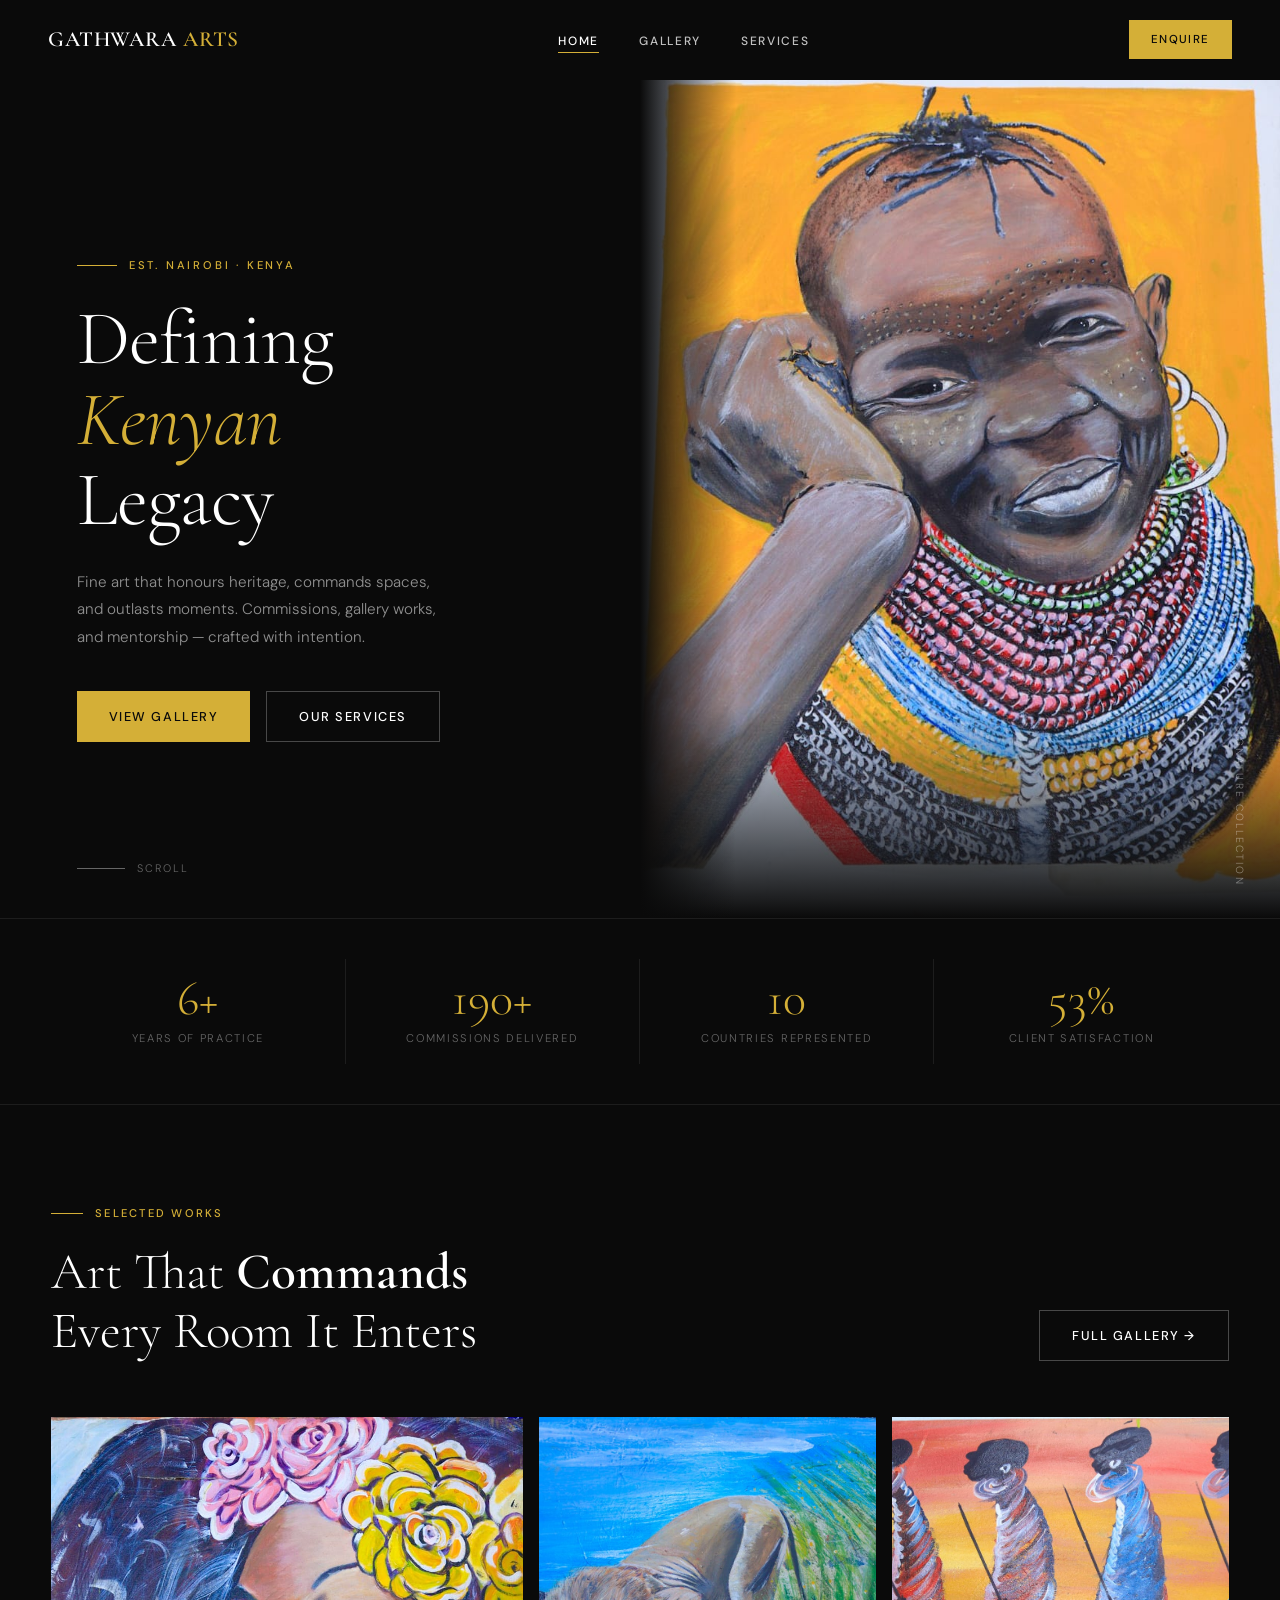
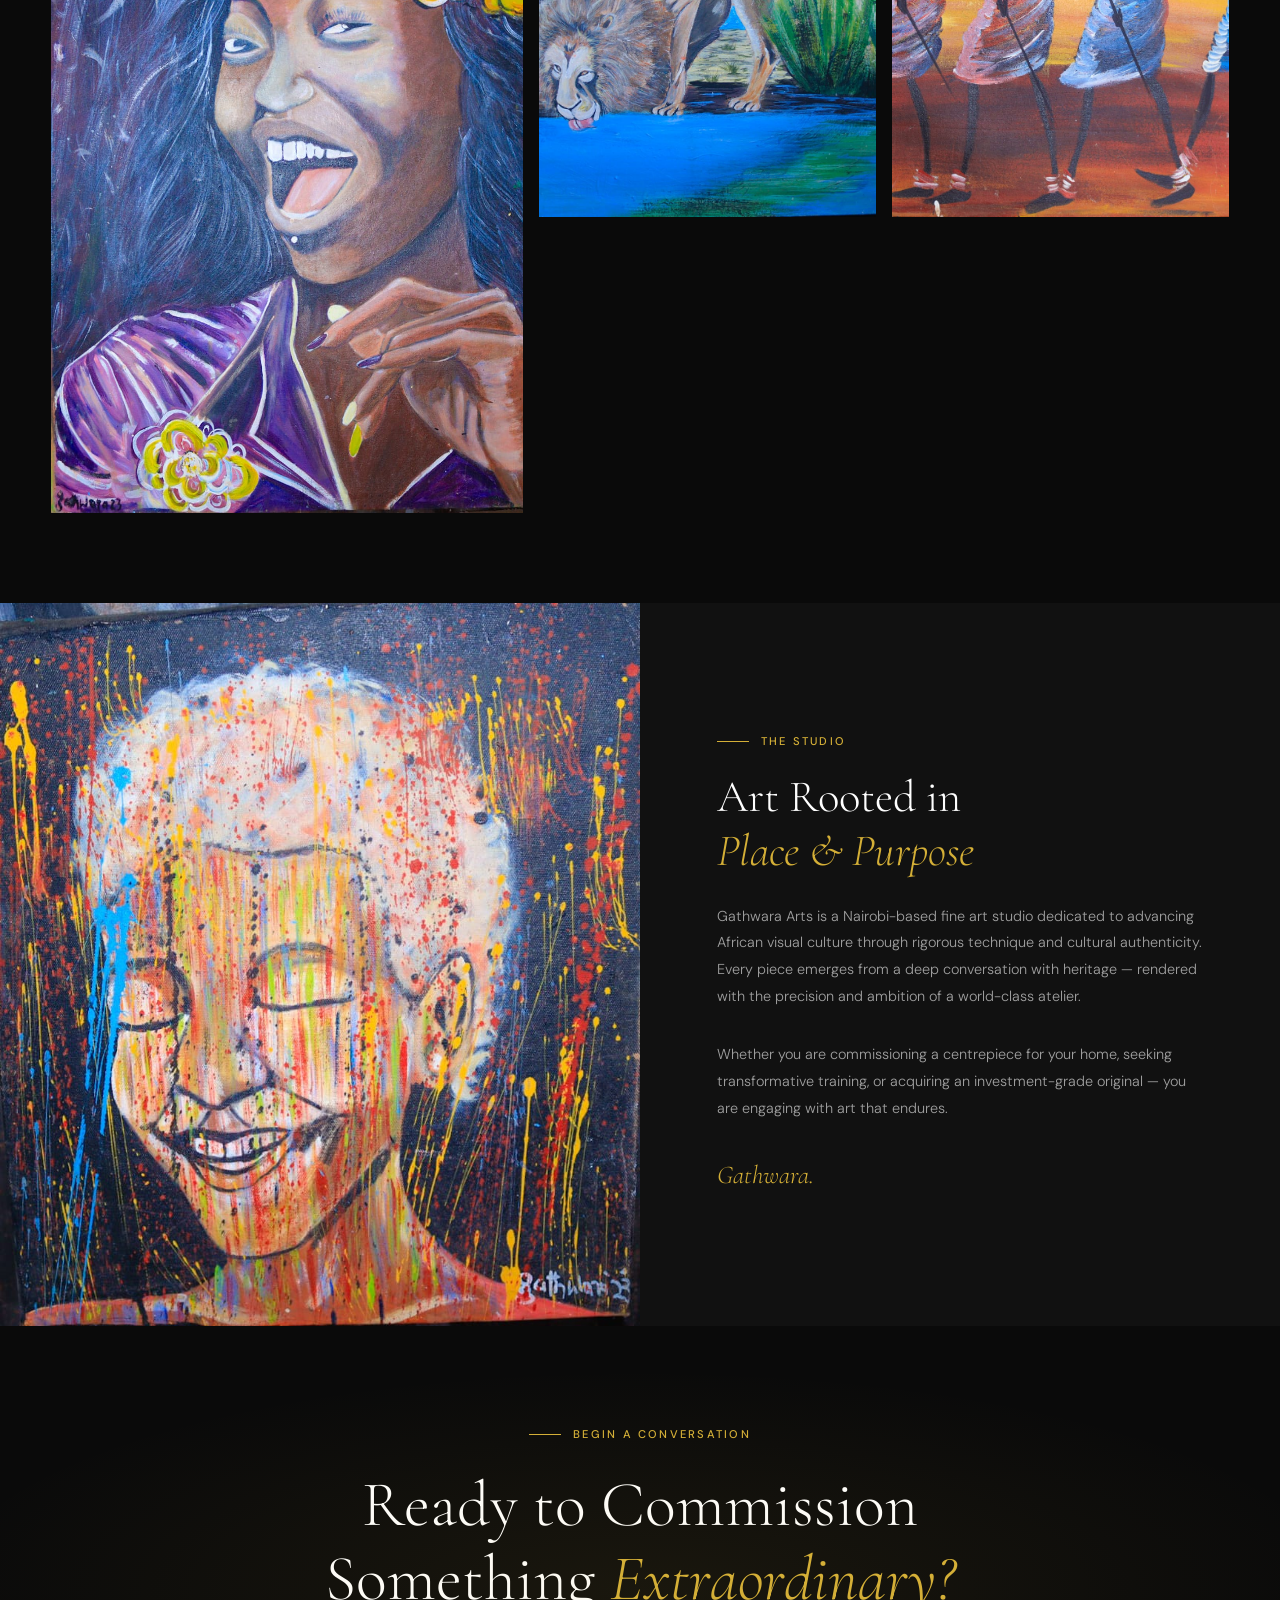
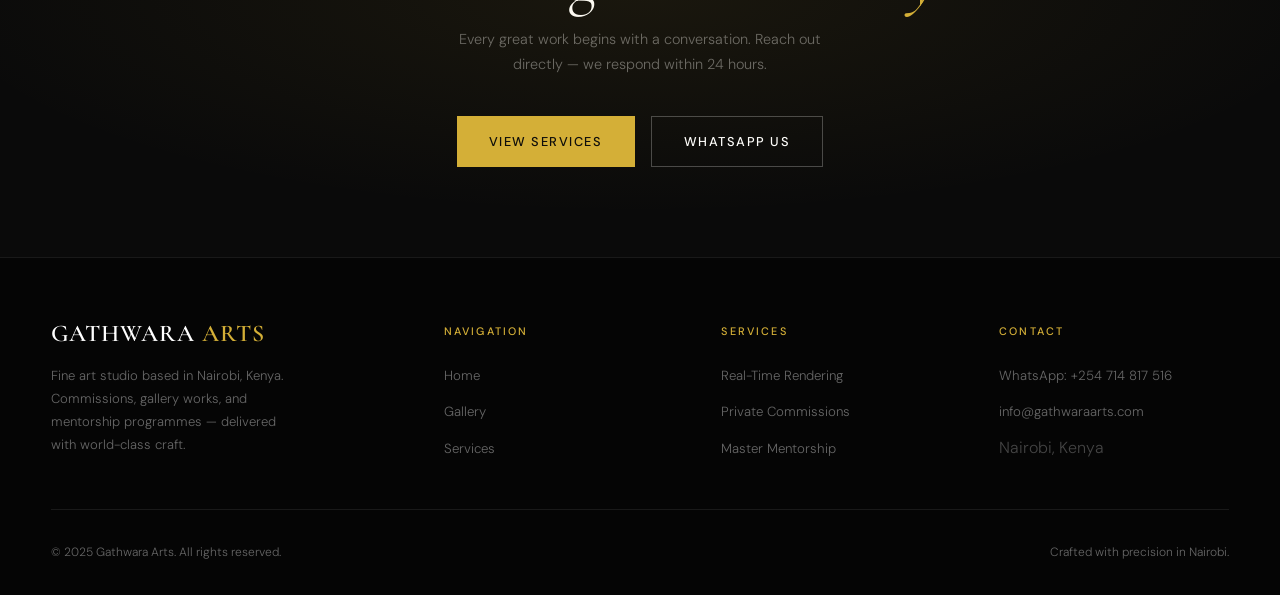
==== index.html @ 2a24133d "Add files via upload" ====
<!DOCTYPE html>
<html lang="en">
<head>
  <meta charset="UTF-8" />
  <meta name="viewport" content="width=device-width, initial-scale=1.0" />
  <title>Gathwara Arts — Defining Kenyan Legacy</title>
  <meta name="description" content="Gathwara Arts — Nairobi's premier fine art studio. Private commissions, real-time rendering, and master-level mentorship." />
  <link rel="stylesheet" href="style.css" />
  <link rel="icon" href="images/smiling%20lady.jpg" type="image/jpeg" />
</head>
<body>

  <!-- ── NAV ──────────────────────────────────────────── -->
  <nav class="nav" role="navigation" aria-label="Main navigation">
    <div class="nav__inner">
      <a href="index.html" class="nav__logo">
        GATHWARA <span>ARTS</span>
      </a>
      <ul class="nav__links" role="list">
        <li><a href="index.html"    class="nav__link">Home</a></li>
        <li><a href="gallery.html"  class="nav__link">Gallery</a></li>
        <li><a href="services.html" class="nav__link">Services</a></li>
      </ul>
      <a href="#"
         class="btn btn-primary nav__cta"
         data-wa="Hello, I'd like to make an enquiry about Gathwara Arts.">
        Enquire
      </a>
      <button class="nav__toggle" aria-label="Open menu" aria-expanded="false">
        <span></span><span></span><span></span>
      </button>
    </div>
  </nav>

  <!-- Mobile nav -->
  <div class="nav__mobile" role="dialog" aria-label="Mobile navigation">
    <ul role="list">
      <li><a href="index.html"    class="nav__link">Home</a></li>
      <li><a href="gallery.html"  class="nav__link">Gallery</a></li>
      <li><a href="services.html" class="nav__link">Services</a></li>
      <li>
        <a href="#"
           class="btn btn-primary"
           data-wa="Hello, I'd like to make an enquiry about Gathwara Arts."
           style="margin-top:1rem">
          Enquire Now
        </a>
      </li>
    </ul>
  </div>

  <!-- ── HERO ─────────────────────────────────────────── -->
  <section class="hero" aria-label="Hero">
    <div class="hero__left">
      <p class="hero__eyebrow">Est. Nairobi · Kenya</p>

      <h1 class="hero__title">
        Defining<br>
        <em>Kenyan</em><br>
        Legacy
      </h1>

      <p class="hero__sub">
        Fine art that honours heritage, commands spaces, and outlasts moments.
        Commissions, gallery works, and mentorship — crafted with intention.
      </p>

      <div class="hero__actions">
        <a href="gallery.html" class="btn btn-primary">View Gallery</a>
        <a href="services.html" class="btn btn-outline">Our Services</a>
      </div>

      <div class="hero__scroll" aria-hidden="true">
        <span class="hero__scroll-line"></span>
        Scroll
      </div>
    </div>

    <div class="hero__right">
      <img src="images/smiling%20maasai%20lady.jpg" alt="Gathwara Arts — Featured Work" />
      <div class="hero__right-overlay"></div>
      <span class="hero__right-label">Signature Collection</span>
    </div>
  </section>

  <!-- ── STATS ─────────────────────────────────────────── -->
  <section class="stats" aria-label="Studio at a glance">
    <div class="container">
      <div class="stats__grid">
        <div class="stats__item fade-in">
          <div class="stats__num" data-count="12" data-suffix="+">0+</div>
          <div class="stats__label">Years of Practice</div>
        </div>
        <div class="stats__item fade-in">
          <div class="stats__num" data-count="340" data-suffix="+">0+</div>
          <div class="stats__label">Commissions Delivered</div>
        </div>
        <div class="stats__item fade-in">
          <div class="stats__num" data-count="18" data-suffix="">0</div>
          <div class="stats__label">Countries Represented</div>
        </div>
        <div class="stats__item fade-in">
          <div class="stats__num" data-count="97" data-suffix="%">0%</div>
          <div class="stats__label">Client Satisfaction</div>
        </div>
      </div>
    </div>
  </section>

  <!-- ── FEATURED WORK ─────────────────────────────────── -->
  <section class="featured" aria-label="Featured works">
    <div class="container">
      <header class="featured__header">
        <div>
          <p class="section-label">Selected Works</p>
          <h2 class="featured__title">
            Art That <strong>Commands</strong><br>Every Room It Enters
          </h2>
        </div>
        <a href="gallery.html" class="btn btn-outline">Full Gallery &rarr;</a>
      </header>

      <div class="featured__grid">
        <article class="featured__item fade-in">
          <img src="images/smiling%20lady.jpg" alt="Featured work 2" />
          <div class="featured__overlay">
            <div class="featured__caption">
              <small>Portrait Series</small>
              Dignity in Form
            </div>
          </div>
        </article>
        <article class="featured__item fade-in">
          <img src="images/lion%20&%20river.jpg" alt="Featured work 3" />
          <div class="featured__overlay">
            <div class="featured__caption">
              <small>Landscape</small>
              Rift Valley Dawn
            </div>
          </div>
        </article>
        <article class="featured__item fade-in">
          <img src="images/4%20maasais%20abstract.jpg" alt="Featured work 4" />
          <div class="featured__overlay">
            <div class="featured__caption">
              <small>Abstract</small>
              Colour Study IV
            </div>
          </div>
        </article>
        <article class="featured__item fade-in">
          <img src="images/rhino.jpg" alt="Featured work 5" />
          <div class="featured__overlay">
            <div class="featured__caption">
              <small>Commission</small>
              Private Collection
            </div>
          </div>
        </article>
        <article class="featured__item fade-in">
          <img src="images/hometown.jpg" alt="Featured work 6" />
          <div class="featured__overlay">
            <div class="featured__caption">
              <small>Portrait</small>
              Nairobi Voices
            </div>
          </div>
        </article>
      </div>
    </div>
  </section>

  <!-- ── ABOUT STRIP ───────────────────────────────────── -->
  <section class="about-strip" aria-label="About the studio">
    <div class="about-strip__img fade-in">
      <img src="images/young%20lady.jpg" alt="The artist at work" />
    </div>
    <div class="about-strip__content fade-in">
      <p class="section-label">The Studio</p>
      <h2 class="about-strip__title">
        Art Rooted in<br><em>Place &amp; Purpose</em>
      </h2>
      <p class="about-strip__text">
        Gathwara Arts is a Nairobi-based fine art studio dedicated to advancing
        African visual culture through rigorous technique and cultural authenticity.
        Every piece emerges from a deep conversation with heritage — rendered with
        the precision and ambition of a world-class atelier.
      </p>
      <p class="about-strip__text">
        Whether you are commissioning a centrepiece for your home, seeking
        transformative training, or acquiring an investment-grade original — you
        are engaging with art that endures.
      </p>
      <p class="about-strip__sig">Gathwara.</p>
    </div>
  </section>

  <!-- ── CTA BANNER ───────────────────────────────────── -->
  <section class="cta-banner" aria-label="Commission inquiry">
    <div class="container">
      <p class="section-label cta-banner__label">Begin a Conversation</p>
      <h2 class="cta-banner__title">
        Ready to Commission<br>Something <em>Extraordinary?</em>
      </h2>
      <p class="cta-banner__sub">
        Every great work begins with a conversation. Reach out directly — we respond within 24 hours.
      </p>
      <div class="cta-banner__actions">
        <a href="services.html" class="btn btn-primary">View Services</a>
        <a href="#"
           class="btn btn-outline"
           data-wa="Hello, I'd like to enquire about commissioning a piece from Gathwara Arts. Please share details on your current availability.">
          WhatsApp Us
        </a>
      </div>
    </div>
  </section>

  <!-- ── FOOTER ────────────────────────────────────────── -->
  <footer class="footer" role="contentinfo">
    <div class="container">
      <div class="footer__grid">
        <div class="footer__brand">
          <a href="index.html" class="nav__logo">GATHWARA <span>ARTS</span></a>
          <p style="margin-top:1rem">
            Fine art studio based in Nairobi, Kenya. Commissions, gallery works,
            and mentorship programmes — delivered with world-class craft.
          </p>
        </div>
        <div>
          <p class="footer__heading">Navigation</p>
          <ul class="footer__links">
            <li><a href="index.html">Home</a></li>
            <li><a href="gallery.html">Gallery</a></li>
            <li><a href="services.html">Services</a></li>
          </ul>
        </div>
        <div>
          <p class="footer__heading">Services</p>
          <ul class="footer__links">
            <li><a href="services.html">Real-Time Rendering</a></li>
            <li><a href="services.html">Private Commissions</a></li>
            <li><a href="services.html">Master Mentorship</a></li>
          </ul>
        </div>
        <div>
          <p class="footer__heading">Contact</p>
          <ul class="footer__links">
            <li>
              <a href="#"
                 data-wa="Hello, I'd like to connect with Gathwara Arts.">
                WhatsApp: +254 714 817 516
              </a>
            </li>
            <li><a href="mailto:info@gathwaraarts.com">info@gathwaraarts.com</a></li>
            <li><span style="color:#444">Nairobi, Kenya</span></li>
          </ul>
        </div>
      </div>
      <div class="footer__bottom">
        <span>&copy; 2025 Gathwara Arts. All rights reserved.</span>
        <span>Crafted with precision in Nairobi.</span>
      </div>
    </div>
  </footer>

  <script src="script.js"></script>
</body>
</html>
---- style.css ----
/* ============================================================
   GATHWARA ARTS — Commercial Luxury Stylesheet
   Typography: Cormorant Garamond (display) + DM Sans (body)
   Palette: #0A0A0A · #FFFFFF · #D4AF37 (gold) · #1A1A1A
   ============================================================ */

@import url('https://fonts.googleapis.com/css2?family=Cormorant+Garamond:ital,wght@0,300;0,400;0,600;0,700;1,300;1,400&family=DM+Sans:wght@300;400;500;600&display=swap');

/* ── Reset & Base ─────────────────────────────────────────── */
*, *::before, *::after { box-sizing: border-box; margin: 0; padding: 0; }

:root {
  --black:      #0A0A0A;
  --white:      #FFFFFF;
  --gold:       #D4AF37;
  --gold-dim:   #A8892A;
  --gold-light: rgba(212, 175, 55, 0.12);
  --surface:    #111111;
  --muted:      #666666;
  --border:     rgba(255,255,255,0.08);
  --nav-h:      80px;
  --nav-h-sm:   64px;
  --ff-display: 'Cormorant Garamond', Georgia, serif;
  --ff-body:    'DM Sans', system-ui, sans-serif;
  --ease-out:   cubic-bezier(0.16, 1, 0.3, 1);
  --ease-in-out: cubic-bezier(0.4, 0, 0.2, 1);
  --transition: 0.35s var(--ease-out);
}

html { font-size: 16px; scroll-behavior: smooth; }

body {
  background: var(--black);
  color: var(--white);
  font-family: var(--ff-body);
  font-weight: 300;
  line-height: 1.7;
  -webkit-font-smoothing: antialiased;
  overflow-x: hidden;
}

img { display: block; width: 100%; height: 100%; object-fit: cover; }
a { color: inherit; text-decoration: none; }
ul { list-style: none; }

/* ── Utility ──────────────────────────────────────────────── */
.container { width: min(1280px, 92vw); margin-inline: auto; }
.gold      { color: var(--gold); }
.sr-only   { position: absolute; width: 1px; height: 1px; overflow: hidden; clip: rect(0,0,0,0); }

.btn {
  display: inline-flex;
  align-items: center;
  gap: 0.5rem;
  padding: 0.85rem 2rem;
  font-family: var(--ff-body);
  font-size: 0.8rem;
  font-weight: 500;
  letter-spacing: 0.12em;
  text-transform: uppercase;
  cursor: pointer;
  border: none;
  transition: var(--transition);
}

.btn-primary {
  background: var(--gold);
  color: var(--black);
}
.btn-primary:hover {
  background: var(--white);
  transform: translateY(-2px);
  box-shadow: 0 12px 40px rgba(212,175,55,0.3);
}

.btn-outline {
  background: transparent;
  color: var(--white);
  border: 1px solid rgba(255,255,255,0.25);
}
.btn-outline:hover {
  border-color: var(--gold);
  color: var(--gold);
  transform: translateY(-2px);
}

.btn-whatsapp {
  background: var(--gold);
  color: var(--black);
  width: 100%;
  justify-content: center;
  font-size: 0.75rem;
  letter-spacing: 0.15em;
}
.btn-whatsapp:hover {
  background: var(--white);
  box-shadow: 0 8px 30px rgba(212,175,55,0.35);
}

.section-label {
  display: inline-flex;
  align-items: center;
  gap: 0.75rem;
  font-size: 0.7rem;
  font-weight: 500;
  letter-spacing: 0.2em;
  text-transform: uppercase;
  color: var(--gold);
  margin-bottom: 1.25rem;
}
.section-label::before {
  content: '';
  display: block;
  width: 2rem;
  height: 1px;
  background: var(--gold);
}

/* ── Navigation ───────────────────────────────────────────── */
.nav {
  position: fixed;
  top: 0; left: 0; right: 0;
  z-index: 1000;
  height: var(--nav-h);
  display: flex;
  align-items: center;
  transition: height 0.4s var(--ease-out), background 0.4s, border-color 0.4s;
  border-bottom: 1px solid transparent;
}

.nav.scrolled {
  height: var(--nav-h-sm);
  background: rgba(10, 10, 10, 0.75);
  backdrop-filter: blur(20px) saturate(180%);
  -webkit-backdrop-filter: blur(20px) saturate(180%);
  border-bottom-color: var(--border);
}

.nav__inner {
  width: 100%;
  display: flex;
  align-items: center;
  justify-content: space-between;
  padding-inline: clamp(1.5rem, 5vw, 3rem);
}

.nav__logo {
  font-family: var(--ff-display);
  font-size: 1.35rem;
  font-weight: 600;
  letter-spacing: 0.04em;
  line-height: 1;
}
.nav__logo span { color: var(--gold); }

.nav__links {
  display: flex;
  align-items: center;
  gap: 2.5rem;
}

.nav__link {
  font-size: 0.75rem;
  font-weight: 500;
  letter-spacing: 0.14em;
  text-transform: uppercase;
  color: rgba(255,255,255,0.75);
  transition: color 0.25s;
  position: relative;
}
.nav__link::after {
  content: '';
  position: absolute;
  bottom: -4px; left: 0;
  width: 0; height: 1px;
  background: var(--gold);
  transition: width 0.35s var(--ease-out);
}
.nav__link:hover,
.nav__link.active { color: var(--white); }
.nav__link:hover::after,
.nav__link.active::after { width: 100%; }

.nav__cta {
  padding: 0.6rem 1.4rem;
  font-size: 0.72rem;
}

/* Hamburger */
.nav__toggle {
  display: none;
  flex-direction: column;
  gap: 5px;
  background: none;
  border: none;
  cursor: pointer;
  padding: 0.25rem;
}
.nav__toggle span {
  display: block;
  width: 24px;
  height: 1.5px;
  background: var(--white);
  transition: var(--transition);
}

.nav__mobile {
  display: none;
  position: fixed;
  inset: 0;
  top: var(--nav-h-sm);
  background: rgba(10, 10, 10, 0.97);
  backdrop-filter: blur(30px);
  flex-direction: column;
  align-items: center;
  justify-content: center;
  gap: 2.5rem;
  z-index: 999;
  opacity: 0;
  pointer-events: none;
  transition: opacity 0.4s;
}
.nav__mobile.open {
  opacity: 1;
  pointer-events: auto;
}
.nav__mobile .nav__link {
  font-size: 1rem;
  letter-spacing: 0.2em;
}

/* ── Hero (Index) ─────────────────────────────────────────── */
.hero {
  min-height: 100svh;
  display: grid;
  grid-template-columns: 1fr 1fr;
  padding-top: var(--nav-h);
}

.hero__left {
  display: flex;
  flex-direction: column;
  justify-content: center;
  padding: clamp(3rem, 8vw, 6rem) clamp(2rem, 6vw, 5rem);
  position: relative;
}

.hero__eyebrow {
  font-size: 0.7rem;
  font-weight: 500;
  letter-spacing: 0.25em;
  text-transform: uppercase;
  color: var(--gold);
  margin-bottom: 1.5rem;
  display: flex;
  align-items: center;
  gap: 0.75rem;
}
.hero__eyebrow::before {
  content: '';
  width: 2.5rem;
  height: 1px;
  background: var(--gold);
}

.hero__title {
  font-family: var(--ff-display);
  font-size: clamp(3.2rem, 6vw, 5.5rem);
  font-weight: 300;
  line-height: 1.05;
  letter-spacing: -0.01em;
  margin-bottom: 1.75rem;
}
.hero__title em {
  font-style: italic;
  color: var(--gold);
}

.hero__sub {
  font-size: 0.95rem;
  color: rgba(255,255,255,0.55);
  max-width: 38ch;
  line-height: 1.8;
  margin-bottom: 2.5rem;
}

.hero__actions {
  display: flex;
  gap: 1rem;
  flex-wrap: wrap;
}

.hero__scroll {
  position: absolute;
  bottom: 2.5rem;
  left: clamp(2rem, 6vw, 5rem);
  display: flex;
  align-items: center;
  gap: 0.75rem;
  font-size: 0.68rem;
  letter-spacing: 0.18em;
  text-transform: uppercase;
  color: var(--muted);
}
.hero__scroll-line {
  width: 3rem;
  height: 1px;
  background: var(--muted);
  position: relative;
  overflow: hidden;
}
.hero__scroll-line::after {
  content: '';
  position: absolute;
  inset: 0;
  background: var(--gold);
  transform: translateX(-100%);
  animation: scrollLine 2s ease-in-out infinite;
}
@keyframes scrollLine {
  0%   { transform: translateX(-100%); }
  50%  { transform: translateX(0); }
  100% { transform: translateX(100%); }
}

.hero__right {
  position: relative;
  overflow: hidden;
}
.hero__right img {
  object-position: center top;
  transition: transform 8s ease;
}
.hero__right:hover img { transform: scale(1.04); }

.hero__right-overlay {
  position: absolute;
  inset: 0;
  background: linear-gradient(to right, var(--black) 0%, transparent 15%),
              linear-gradient(to top, var(--black) 0%, transparent 25%);
}

.hero__right-label {
  position: absolute;
  bottom: 2rem;
  right: 2rem;
  font-size: 0.65rem;
  letter-spacing: 0.2em;
  text-transform: uppercase;
  color: rgba(255,255,255,0.4);
  writing-mode: vertical-lr;
}

/* ── Stats Strip ──────────────────────────────────────────── */
.stats {
  border-top: 1px solid var(--border);
  border-bottom: 1px solid var(--border);
  padding: 2.5rem 0;
}
.stats__grid {
  display: grid;
  grid-template-columns: repeat(4, 1fr);
  divide-x: 1px solid var(--border);
}
.stats__item {
  padding: 1rem 2rem;
  border-right: 1px solid var(--border);
  text-align: center;
}
.stats__item:last-child { border-right: none; }
.stats__num {
  font-family: var(--ff-display);
  font-size: clamp(2.2rem, 4vw, 3rem);
  font-weight: 300;
  color: var(--gold);
  line-height: 1;
}
.stats__label {
  font-size: 0.7rem;
  letter-spacing: 0.15em;
  text-transform: uppercase;
  color: var(--muted);
  margin-top: 0.4rem;
}

/* ── Featured Work ────────────────────────────────────────── */
.featured {
  padding: clamp(5rem, 10vh, 8rem) 0;
}
.featured__header {
  display: flex;
  align-items: flex-end;
  justify-content: space-between;
  margin-bottom: 3.5rem;
}
.featured__title {
  font-family: var(--ff-display);
  font-size: clamp(2rem, 4vw, 3.2rem);
  font-weight: 300;
  line-height: 1.15;
}
.featured__title strong { font-weight: 600; }

.featured__grid {
  display: grid;
  grid-template-columns: 1.4fr 1fr 1fr;
  grid-template-rows: 400px 280px;
  gap: 1rem;
}

.featured__item {
  position: relative;
  overflow: hidden;
  cursor: pointer;
}
.featured__item:first-child {
  grid-row: 1 / 3;
}
.featured__item img {
  transition: transform 0.7s var(--ease-out);
}
.featured__item:hover img { transform: scale(1.06); }

.featured__overlay {
  position: absolute;
  inset: 0;
  background: linear-gradient(to top, rgba(0,0,0,0.85) 0%, transparent 50%);
  opacity: 0;
  transition: opacity 0.4s;
  display: flex;
  align-items: flex-end;
  padding: 1.5rem;
}
.featured__item:hover .featured__overlay { opacity: 1; }

.featured__caption {
  font-family: var(--ff-display);
  font-size: 1.1rem;
  font-weight: 400;
}
.featured__caption small {
  display: block;
  font-family: var(--ff-body);
  font-size: 0.68rem;
  letter-spacing: 0.15em;
  text-transform: uppercase;
  color: var(--gold);
  margin-bottom: 0.25rem;
}

/* ── About Strip ──────────────────────────────────────────── */
.about-strip {
  display: grid;
  grid-template-columns: 1fr 1fr;
  min-height: 60vh;
}
.about-strip__img {
  position: relative;
  overflow: hidden;
}
.about-strip__content {
  background: var(--surface);
  display: flex;
  flex-direction: column;
  justify-content: center;
  padding: clamp(3rem, 6vw, 6rem);
}
.about-strip__title {
  font-family: var(--ff-display);
  font-size: clamp(1.8rem, 3.5vw, 2.8rem);
  font-weight: 300;
  line-height: 1.2;
  margin-bottom: 1.5rem;
}
.about-strip__title em { font-style: italic; color: var(--gold); }
.about-strip__text {
  color: rgba(255,255,255,0.6);
  font-size: 0.9rem;
  line-height: 1.85;
  margin-bottom: 2rem;
}
.about-strip__sig {
  font-family: var(--ff-display);
  font-size: 1.6rem;
  font-style: italic;
  color: var(--gold);
}

/* ── CTA Banner ───────────────────────────────────────────── */
.cta-banner {
  position: relative;
  overflow: hidden;
  padding: clamp(4rem, 10vh, 7rem) 0;
  text-align: center;
}
.cta-banner::before {
  content: '';
  position: absolute;
  inset: 0;
  background: radial-gradient(ellipse 80% 60% at 50% 50%, rgba(212,175,55,0.08) 0%, transparent 70%);
}
.cta-banner__label { justify-content: center; margin-bottom: 1.5rem; }
.cta-banner__title {
  font-family: var(--ff-display);
  font-size: clamp(2.2rem, 5vw, 4rem);
  font-weight: 300;
  line-height: 1.15;
  margin-bottom: 0.75rem;
}
.cta-banner__title em { font-style: italic; color: var(--gold); }
.cta-banner__sub {
  color: var(--muted);
  font-size: 0.9rem;
  margin-bottom: 2.5rem;
  max-width: 40ch;
  margin-inline: auto;
}
.cta-banner__actions { display: flex; gap: 1rem; justify-content: center; flex-wrap: wrap; }

/* ── Footer ───────────────────────────────────────────────── */
.footer {
  background: #050505;
  border-top: 1px solid var(--border);
  padding: 4rem 0 2rem;
}
.footer__grid {
  display: grid;
  grid-template-columns: 1.5fr 1fr 1fr 1fr;
  gap: 3rem;
  margin-bottom: 3rem;
}
.footer__brand .nav__logo {
  font-size: 1.5rem;
  margin-bottom: 1rem;
}
.footer__brand p {
  font-size: 0.82rem;
  color: var(--muted);
  line-height: 1.75;
  max-width: 28ch;
}
.footer__heading {
  font-size: 0.68rem;
  font-weight: 500;
  letter-spacing: 0.2em;
  text-transform: uppercase;
  color: var(--gold);
  margin-bottom: 1.25rem;
}
.footer__links li + li { margin-top: 0.6rem; }
.footer__links a {
  font-size: 0.83rem;
  color: var(--muted);
  transition: color 0.25s;
}
.footer__links a:hover { color: var(--white); }
.footer__bottom {
  border-top: 1px solid var(--border);
  padding-top: 2rem;
  display: flex;
  align-items: center;
  justify-content: space-between;
  font-size: 0.75rem;
  color: var(--muted);
}

/* ── Gallery Page ─────────────────────────────────────────── */
.page-hero {
  padding: calc(var(--nav-h) + 4rem) 0 4rem;
  text-align: center;
}
.page-hero__title {
  font-family: var(--ff-display);
  font-size: clamp(2.5rem, 6vw, 5rem);
  font-weight: 300;
  line-height: 1.1;
  margin-bottom: 1rem;
}
.page-hero__title em { font-style: italic; color: var(--gold); }
.page-hero__sub {
  color: var(--muted);
  font-size: 0.9rem;
  max-width: 45ch;
  margin-inline: auto;
}

/* Filter Bar */
.gallery-filters {
  display: flex;
  align-items: center;
  gap: 0.5rem;
  padding: 1.5rem 0 2.5rem;
  flex-wrap: wrap;
}
.filter-btn {
  padding: 0.45rem 1.2rem;
  font-family: var(--ff-body);
  font-size: 0.72rem;
  font-weight: 500;
  letter-spacing: 0.12em;
  text-transform: uppercase;
  background: transparent;
  color: var(--muted);
  border: 1px solid var(--border);
  cursor: pointer;
  transition: var(--transition);
}
.filter-btn:hover,
.filter-btn.active {
  background: var(--gold-light);
  border-color: var(--gold);
  color: var(--gold);
}

/* Masonry Grid */
.masonry-grid {
  columns: 4;
  column-gap: 0.75rem;
}
.masonry-item {
  break-inside: avoid;
  margin-bottom: 0.75rem;
  position: relative;
  overflow: hidden;
  cursor: pointer;
  opacity: 0;
  transform: translateY(20px);
  transition: opacity 0.5s var(--ease-out), transform 0.5s var(--ease-out);
}
.masonry-item.visible {
  opacity: 1;
  transform: translateY(0);
}
.masonry-item img {
  width: 100%;
  height: auto;
  display: block;
  transition: transform 0.6s var(--ease-out);
}
.masonry-item:hover img { transform: scale(1.04); }
.masonry-item__overlay {
  position: absolute;
  inset: 0;
  background: linear-gradient(to top, rgba(0,0,0,0.8) 0%, transparent 50%);
  opacity: 0;
  transition: opacity 0.4s;
  display: flex;
  align-items: flex-end;
  padding: 1rem;
}
.masonry-item:hover .masonry-item__overlay { opacity: 1; }
.masonry-item__num {
  font-family: var(--ff-display);
  font-size: 0.75rem;
  font-style: italic;
  color: var(--gold);
}

.gallery-load-more {
  text-align: center;
  padding: 3.5rem 0;
}

/* Lightbox */
.lightbox {
  position: fixed;
  inset: 0;
  z-index: 9999;
  background: rgba(0,0,0,0.95);
  display: flex;
  align-items: center;
  justify-content: center;
  opacity: 0;
  pointer-events: none;
  transition: opacity 0.35s;
}
.lightbox.open {
  opacity: 1;
  pointer-events: auto;
}
.lightbox__img {
  max-width: 90vw;
  max-height: 90vh;
  object-fit: contain;
  width: auto;
  height: auto;
}
.lightbox__close {
  position: absolute;
  top: 1.5rem; right: 2rem;
  background: none; border: none;
  color: var(--white); font-size: 2rem;
  cursor: pointer; opacity: 0.6;
  transition: opacity 0.25s;
  line-height: 1;
}
.lightbox__close:hover { opacity: 1; }
.lightbox__nav {
  position: absolute;
  top: 50%; transform: translateY(-50%);
  background: rgba(255,255,255,0.08);
  border: 1px solid var(--border);
  color: var(--white);
  width: 3rem; height: 3rem;
  display: flex; align-items: center; justify-content: center;
  cursor: pointer; font-size: 1.2rem;
  transition: background 0.25s;
}
.lightbox__nav:hover { background: rgba(212,175,55,0.2); }
.lightbox__prev { left: 2rem; }
.lightbox__next { right: 2rem; }
.lightbox__counter {
  position: absolute;
  bottom: 2rem; left: 50%;
  transform: translateX(-50%);
  font-size: 0.75rem;
  letter-spacing: 0.15em;
  color: var(--muted);
}

/* ── Services Page ────────────────────────────────────────── */
.services-intro {
  padding: calc(var(--nav-h) + 4rem) 0 2rem;
  max-width: 680px;
}
.services-intro__title {
  font-family: var(--ff-display);
  font-size: clamp(2.5rem, 5vw, 4.2rem);
  font-weight: 300;
  line-height: 1.1;
  margin-bottom: 1.25rem;
}
.services-intro__title em { font-style: italic; color: var(--gold); }
.services-intro__sub {
  color: rgba(255,255,255,0.55);
  font-size: 0.95rem;
  line-height: 1.8;
}

/* Feature blocks */
.services-grid {
  padding: 4rem 0 6rem;
  display: grid;
  grid-template-columns: 1fr;
  gap: 0;
}

.service-block {
  display: grid;
  grid-template-columns: 1fr 1fr;
  min-height: 520px;
  border-top: 1px solid var(--border);
}
.service-block:last-child { border-bottom: 1px solid var(--border); }
.service-block:nth-child(even) { direction: rtl; }
.service-block:nth-child(even) > * { direction: ltr; }

.service-block__visual {
  position: relative;
  overflow: hidden;
  background: var(--surface);
  display: flex;
  align-items: center;
  justify-content: center;
}

.service-icon-wrap {
  width: 120px;
  height: 120px;
  display: flex;
  align-items: center;
  justify-content: center;
  border: 1px solid rgba(212,175,55,0.25);
  position: relative;
}
.service-icon-wrap::before {
  content: '';
  position: absolute;
  inset: -8px;
  border: 1px solid rgba(212,175,55,0.08);
}
.service-icon-wrap svg {
  width: 48px;
  height: 48px;
  stroke: var(--gold);
  fill: none;
  stroke-width: 1.2;
}

.service-block__content {
  display: flex;
  flex-direction: column;
  justify-content: center;
  padding: clamp(3rem, 5vw, 5rem);
}

.service-tag {
  font-size: 0.68rem;
  font-weight: 500;
  letter-spacing: 0.25em;
  text-transform: uppercase;
  color: var(--gold);
  margin-bottom: 1.25rem;
  display: flex;
  align-items: center;
  gap: 0.6rem;
}
.service-tag::before {
  content: attr(data-num);
  font-family: var(--ff-display);
  font-size: 1rem;
  font-style: italic;
  color: rgba(212,175,55,0.4);
}

.service-block__title {
  font-family: var(--ff-display);
  font-size: clamp(1.8rem, 3vw, 2.6rem);
  font-weight: 300;
  line-height: 1.15;
  margin-bottom: 1.25rem;
}
.service-block__title strong { font-weight: 600; }

.service-block__desc {
  color: rgba(255,255,255,0.55);
  font-size: 0.88rem;
  line-height: 1.85;
  margin-bottom: 1rem;
}

.service-block__features {
  margin-bottom: 2rem;
}
.service-block__features li {
  display: flex;
  align-items: center;
  gap: 0.75rem;
  font-size: 0.82rem;
  color: rgba(255,255,255,0.6);
  padding: 0.5rem 0;
  border-bottom: 1px solid var(--border);
}
.service-block__features li::before {
  content: '';
  width: 4px;
  height: 4px;
  background: var(--gold);
  border-radius: 50%;
  flex-shrink: 0;
}

.service-price {
  font-family: var(--ff-display);
  font-size: 0.9rem;
  color: var(--muted);
  margin-bottom: 1.75rem;
}
.service-price strong {
  font-family: var(--ff-display);
  font-size: 1.4rem;
  color: var(--white);
  font-weight: 400;
}

/* Process Section */
.process {
  background: var(--surface);
  padding: 6rem 0;
}
.process__header { text-align: center; margin-bottom: 4rem; }
.process__title {
  font-family: var(--ff-display);
  font-size: clamp(2rem, 4vw, 3rem);
  font-weight: 300;
}
.process__steps {
  display: grid;
  grid-template-columns: repeat(4, 1fr);
  gap: 2rem;
  position: relative;
}
.process__steps::before {
  content: '';
  position: absolute;
  top: 2rem;
  left: 12.5%;
  right: 12.5%;
  height: 1px;
  background: linear-gradient(to right, transparent, var(--gold-dim), transparent);
}
.process__step {
  text-align: center;
  position: relative;
}
.process__step-num {
  width: 4rem;
  height: 4rem;
  margin: 0 auto 1.5rem;
  border: 1px solid rgba(212,175,55,0.3);
  display: flex;
  align-items: center;
  justify-content: center;
  font-family: var(--ff-display);
  font-size: 1.3rem;
  font-style: italic;
  color: var(--gold);
  background: var(--surface);
  position: relative;
  z-index: 1;
}
.process__step-title {
  font-size: 0.78rem;
  font-weight: 500;
  letter-spacing: 0.12em;
  text-transform: uppercase;
  margin-bottom: 0.5rem;
}
.process__step-desc {
  font-size: 0.8rem;
  color: var(--muted);
  line-height: 1.7;
}

/* ── Page transitions ─────────────────────────────────────── */
.fade-in {
  opacity: 0;
  transform: translateY(30px);
  transition: opacity 0.7s var(--ease-out), transform 0.7s var(--ease-out);
}
.fade-in.visible {
  opacity: 1;
  transform: translateY(0);
}

/* ── Responsive ───────────────────────────────────────────── */
@media (max-width: 1100px) {
  .masonry-grid { columns: 3; }
  .featured__grid {
    grid-template-columns: 1fr 1fr;
    grid-template-rows: 320px 320px 220px;
  }
  .featured__item:first-child { grid-row: 1; grid-column: 1 / 3; }
  .stats__grid { grid-template-columns: repeat(2, 1fr); }
  .stats__item:nth-child(2) { border-right: none; }
  .footer__grid { grid-template-columns: 1fr 1fr; gap: 2rem; }
  .process__steps { grid-template-columns: repeat(2, 1fr); gap: 3rem; }
  .process__steps::before { display: none; }
}

@media (max-width: 900px) {
  .hero { grid-template-columns: 1fr; }
  .hero__right { min-height: 55vw; }
  .about-strip { grid-template-columns: 1fr; }
  .about-strip__img { min-height: 50vw; }
  .service-block {
    grid-template-columns: 1fr;
    direction: ltr !important;
    min-height: auto;
  }
  .service-block__visual { min-height: 200px; }
  .featured__header { flex-direction: column; align-items: flex-start; gap: 1.5rem; }
  .nav__links, .nav__cta { display: none; }
  .nav__toggle { display: flex; }
  .nav__mobile { display: flex; }
}

@media (max-width: 600px) {
  .masonry-grid { columns: 1; }
  .featured__grid {
    grid-template-columns: 1fr;
    grid-template-rows: auto;
  }
  .featured__item:first-child { grid-row: auto; grid-column: auto; }
  .featured__grid .featured__item { height: 260px; }
  .footer__grid { grid-template-columns: 1fr; }
  .footer__bottom { flex-direction: column; gap: 1rem; text-align: center; }
  .process__steps { grid-template-columns: 1fr; }
  .hero__actions { flex-direction: column; }
  .btn { width: 100%; justify-content: center; }
}

@media (min-width: 601px) and (max-width: 900px) {
  .masonry-grid { columns: 2; }
}
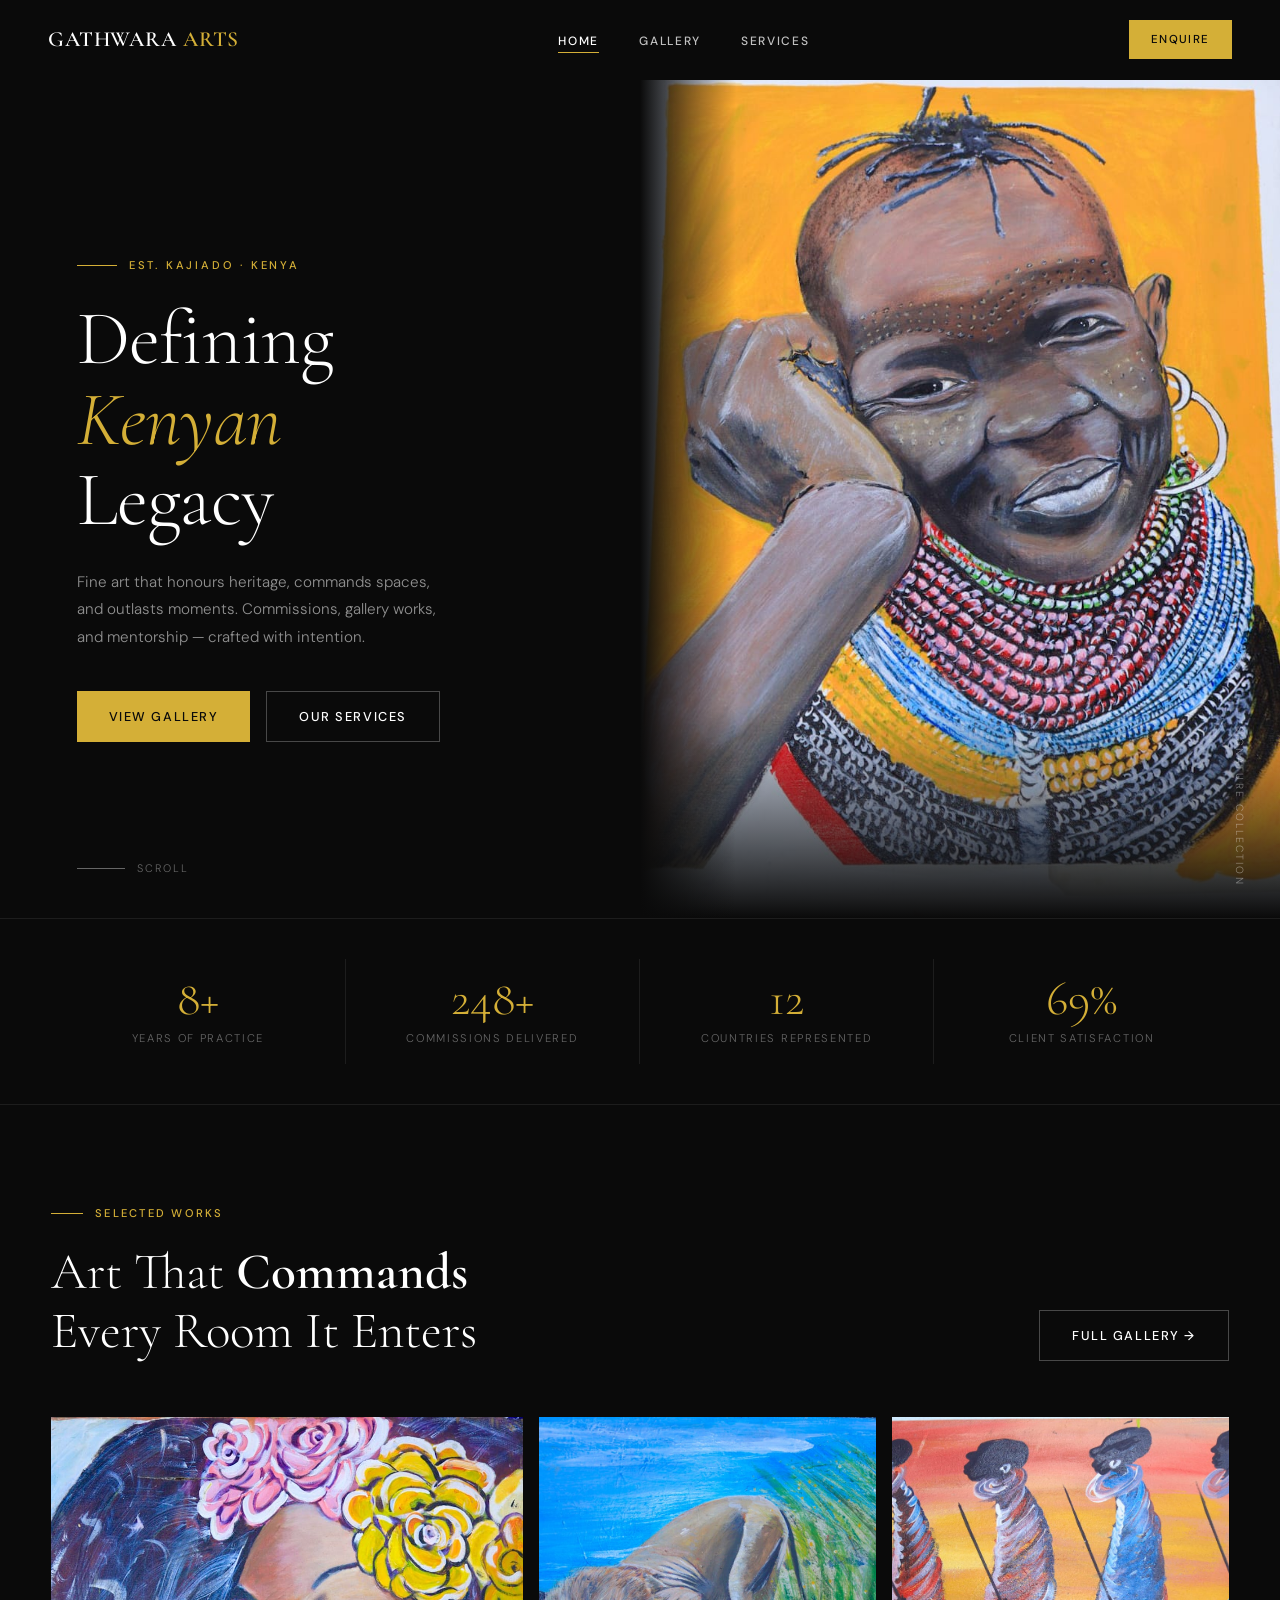
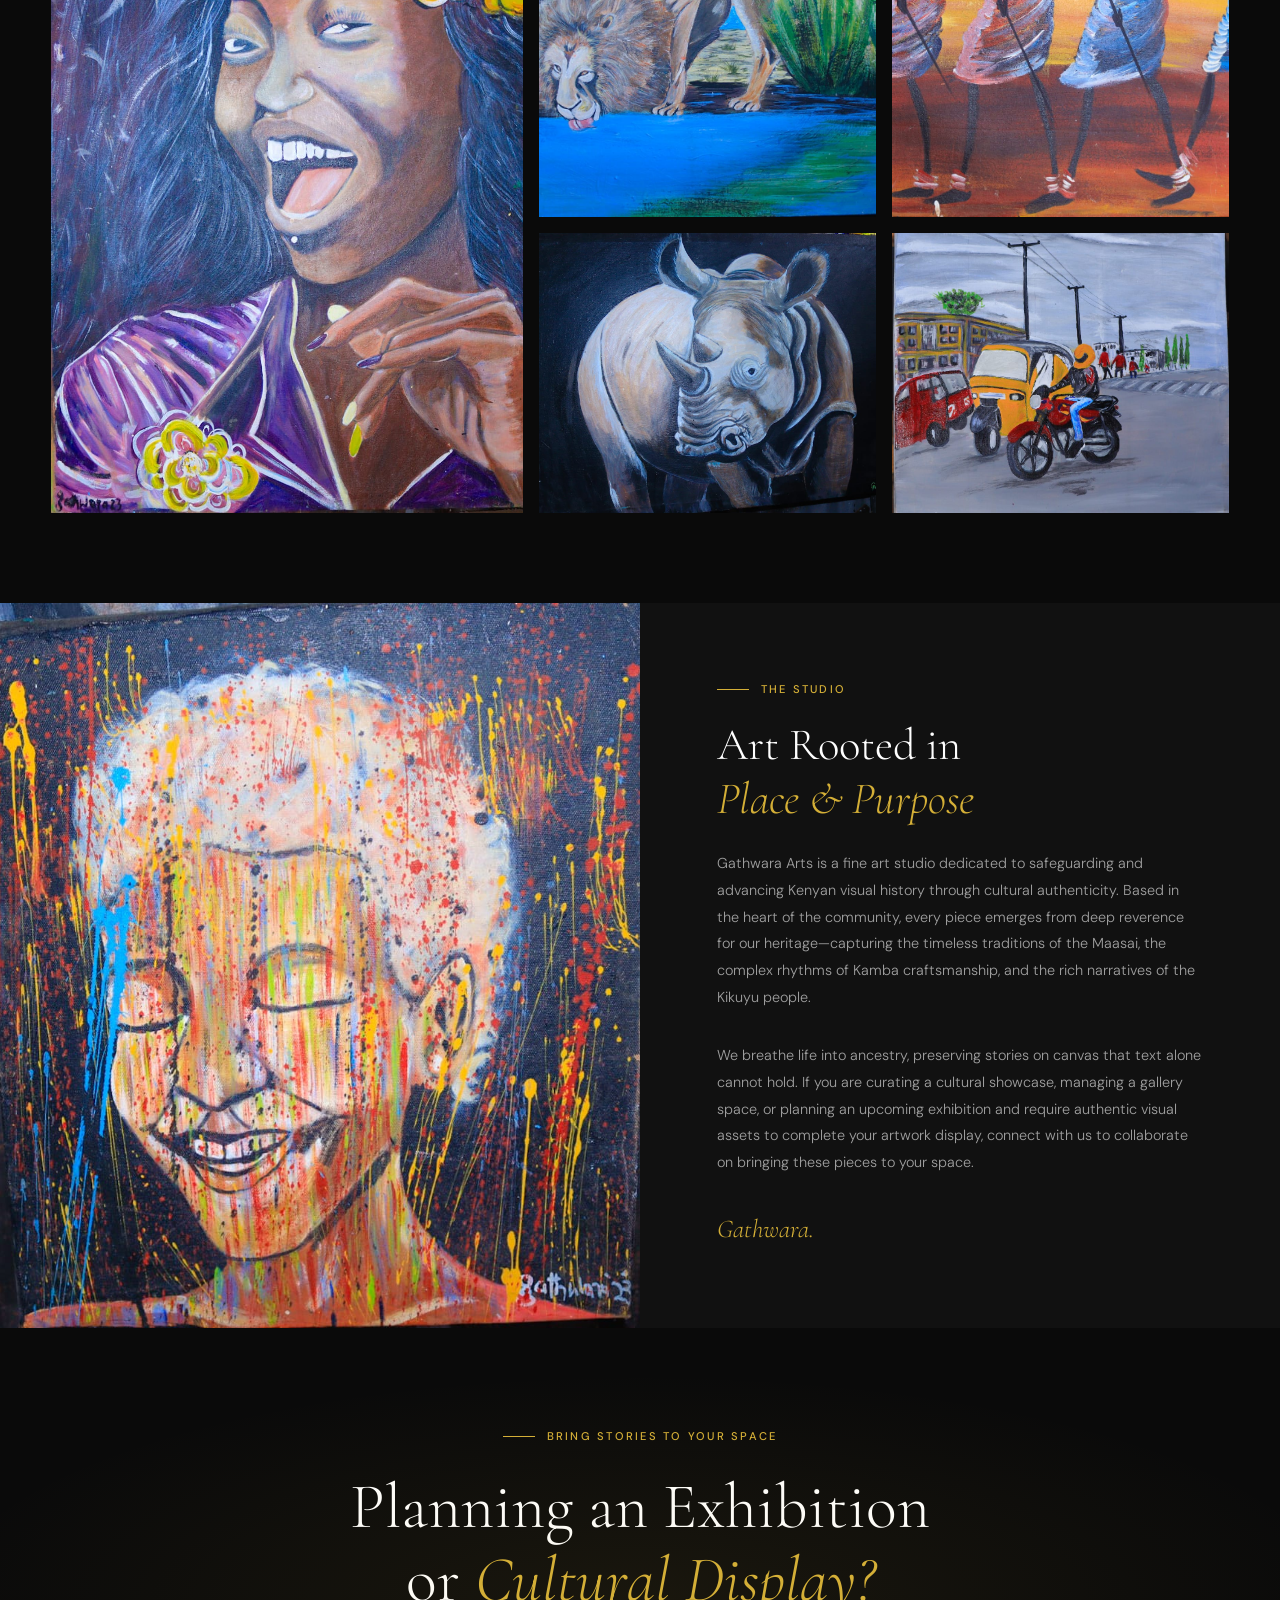
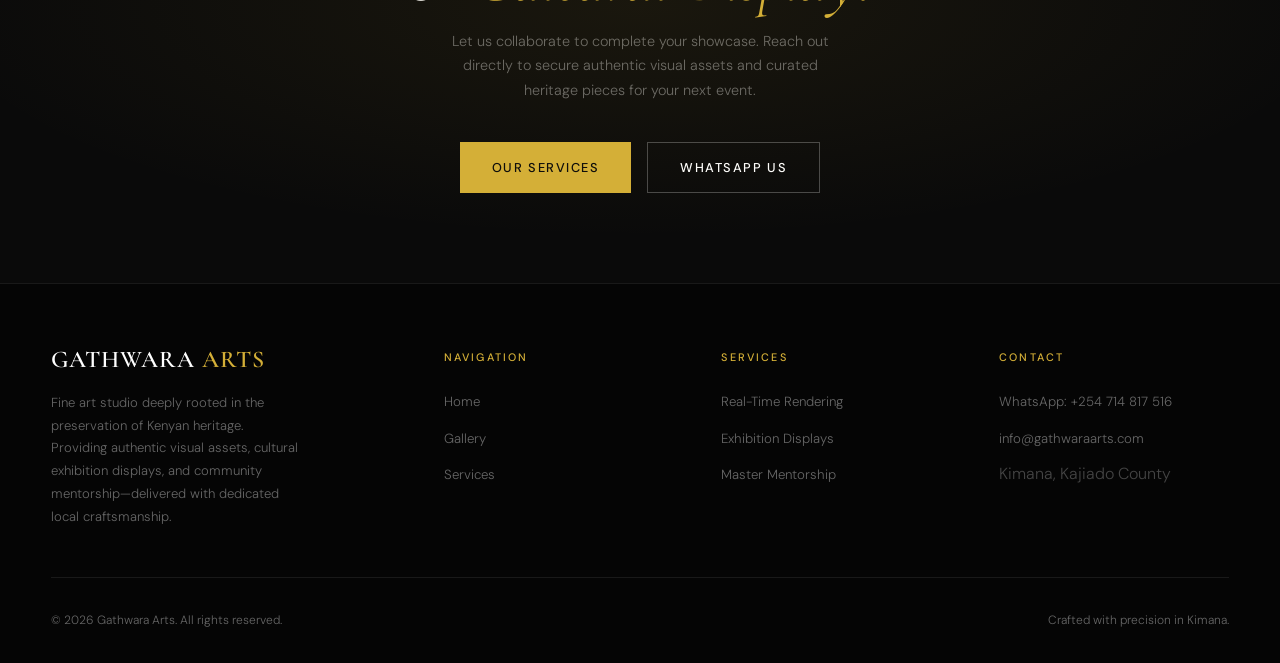
==== commit 072e63a8: "Add files via upload" ====
--- a/index.html
+++ b/index.html
@@ -52,7 +52,7 @@
   <!-- ── HERO ─────────────────────────────────────────── -->
   <section class="hero" aria-label="Hero">
     <div class="hero__left">
-      <p class="hero__eyebrow">Est. Nairobi · Kenya</p>
+      <p class="hero__eyebrow">Est. Kajiado · Kenya</p>
 
       <h1 class="hero__title">
         Defining<br>
@@ -181,35 +181,37 @@
         Art Rooted in<br><em>Place &amp; Purpose</em>
       </h2>
       <p class="about-strip__text">
-        Gathwara Arts is a Nairobi-based fine art studio dedicated to advancing
-        African visual culture through rigorous technique and cultural authenticity.
-        Every piece emerges from a deep conversation with heritage — rendered with
-        the precision and ambition of a world-class atelier.
+        Gathwara Arts is a fine art studio dedicated to safeguarding and advancing 
+        Kenyan visual history through cultural authenticity. Based in the heart of 
+        the community, every piece emerges from deep reverence for our heritage—capturing 
+        the timeless traditions of the Maasai, the complex rhythms of Kamba craftsmanship, 
+        and the rich narratives of the Kikuyu people. 
       </p>
       <p class="about-strip__text">
-        Whether you are commissioning a centrepiece for your home, seeking
-        transformative training, or acquiring an investment-grade original — you
-        are engaging with art that endures.
+        We breathe life into ancestry, preserving stories on canvas that text alone cannot 
+        hold. If you are curating a cultural showcase, managing a gallery space, or planning 
+        an upcoming exhibition and require authentic visual assets to complete your artwork 
+        display, connect with us to collaborate on bringing these pieces to your space.
       </p>
       <p class="about-strip__sig">Gathwara.</p>
     </div>
   </section>
 
   <!-- ── CTA BANNER ───────────────────────────────────── -->
-  <section class="cta-banner" aria-label="Commission inquiry">
-    <div class="container">
-      <p class="section-label cta-banner__label">Begin a Conversation</p>
+  <section class="cta-banner" aria-label="Exhibition and display inquiries">
+    <div class="container">
+      <p class="section-label cta-banner__label">Bring Stories to Your Space</p>
       <h2 class="cta-banner__title">
-        Ready to Commission<br>Something <em>Extraordinary?</em>
+        Planning an Exhibition<br>or <em>Cultural Display?</em>
       </h2>
       <p class="cta-banner__sub">
-        Every great work begins with a conversation. Reach out directly — we respond within 24 hours.
+        Let us collaborate to complete your showcase. Reach out directly to secure authentic visual assets and curated heritage pieces for your next event.
       </p>
       <div class="cta-banner__actions">
-        <a href="services.html" class="btn btn-primary">View Services</a>
+        <a href="services.html" class="btn btn-primary">Our Services</a>
         <a href="#"
            class="btn btn-outline"
-           data-wa="Hello, I'd like to enquire about commissioning a piece from Gathwara Arts. Please share details on your current availability.">
+           data-wa="Hello, I am planning an upcoming exhibition/artwork display and would like to enquire about collaborating with Gathwara Arts for cultural visual assets.">
           WhatsApp Us
         </a>
       </div>
@@ -223,8 +225,9 @@
         <div class="footer__brand">
           <a href="index.html" class="nav__logo">GATHWARA <span>ARTS</span></a>
           <p style="margin-top:1rem">
-            Fine art studio based in Nairobi, Kenya. Commissions, gallery works,
-            and mentorship programmes — delivered with world-class craft.
+            Fine art studio deeply rooted in the preservation of Kenyan heritage. 
+            Providing authentic visual assets, cultural exhibition displays, and 
+            community mentorship—delivered with dedicated local craftsmanship.
           </p>
         </div>
         <div>
@@ -239,7 +242,7 @@
           <p class="footer__heading">Services</p>
           <ul class="footer__links">
             <li><a href="services.html">Real-Time Rendering</a></li>
-            <li><a href="services.html">Private Commissions</a></li>
+            <li><a href="services.html">Exhibition Displays</a></li>
             <li><a href="services.html">Master Mentorship</a></li>
           </ul>
         </div>
@@ -253,14 +256,14 @@
               </a>
             </li>
             <li><a href="mailto:info@gathwaraarts.com">info@gathwaraarts.com</a></li>
-            <li><span style="color:#444">Nairobi, Kenya</span></li>
+            <li><span style="color:#444">Kimana, Kajiado County</span></li>
           </ul>
         </div>
       </div>
       <div class="footer__bottom">
-        <span>&copy; 2025 Gathwara Arts. All rights reserved.</span>
-        <span>Crafted with precision in Nairobi.</span>
-      </div>
+  <span>&copy; 2026 Gathwara Arts. All rights reserved.</span>
+  <span>Crafted with precision in Kimana.</span>
+</div>
     </div>
   </footer>
 
--- a/style.css
+++ b/style.css
@@ -759,32 +759,22 @@
   position: relative;
   overflow: hidden;
   background: var(--surface);
-  display: flex;
-  align-items: center;
-  justify-content: center;
-}
-
-.service-icon-wrap {
-  width: 120px;
-  height: 120px;
-  display: flex;
-  align-items: center;
-  justify-content: center;
-  border: 1px solid rgba(212,175,55,0.25);
-  position: relative;
-}
-.service-icon-wrap::before {
-  content: '';
-  position: absolute;
-  inset: -8px;
-  border: 1px solid rgba(212,175,55,0.08);
-}
-.service-icon-wrap svg {
-  width: 48px;
-  height: 48px;
-  stroke: var(--gold);
-  fill: none;
-  stroke-width: 1.2;
+  overflow: hidden;
+}
+
+/* ── New Responsive Image Layer ─────────────────── */
+.responsive-service-img {
+  width: 100%;
+  height: 100%;
+  object-fit: cover;
+  object-position: center;
+  display: block;
+  transition: transform 0.6s cubic-bezier(0.25, 1, 0.5, 1);
+}
+
+/* Smooth zoom effect when a visitor hovers over any row card */
+.service-block:hover .responsive-service-img {
+  transform: scale(1.04);
 }
 
 .service-block__content {
